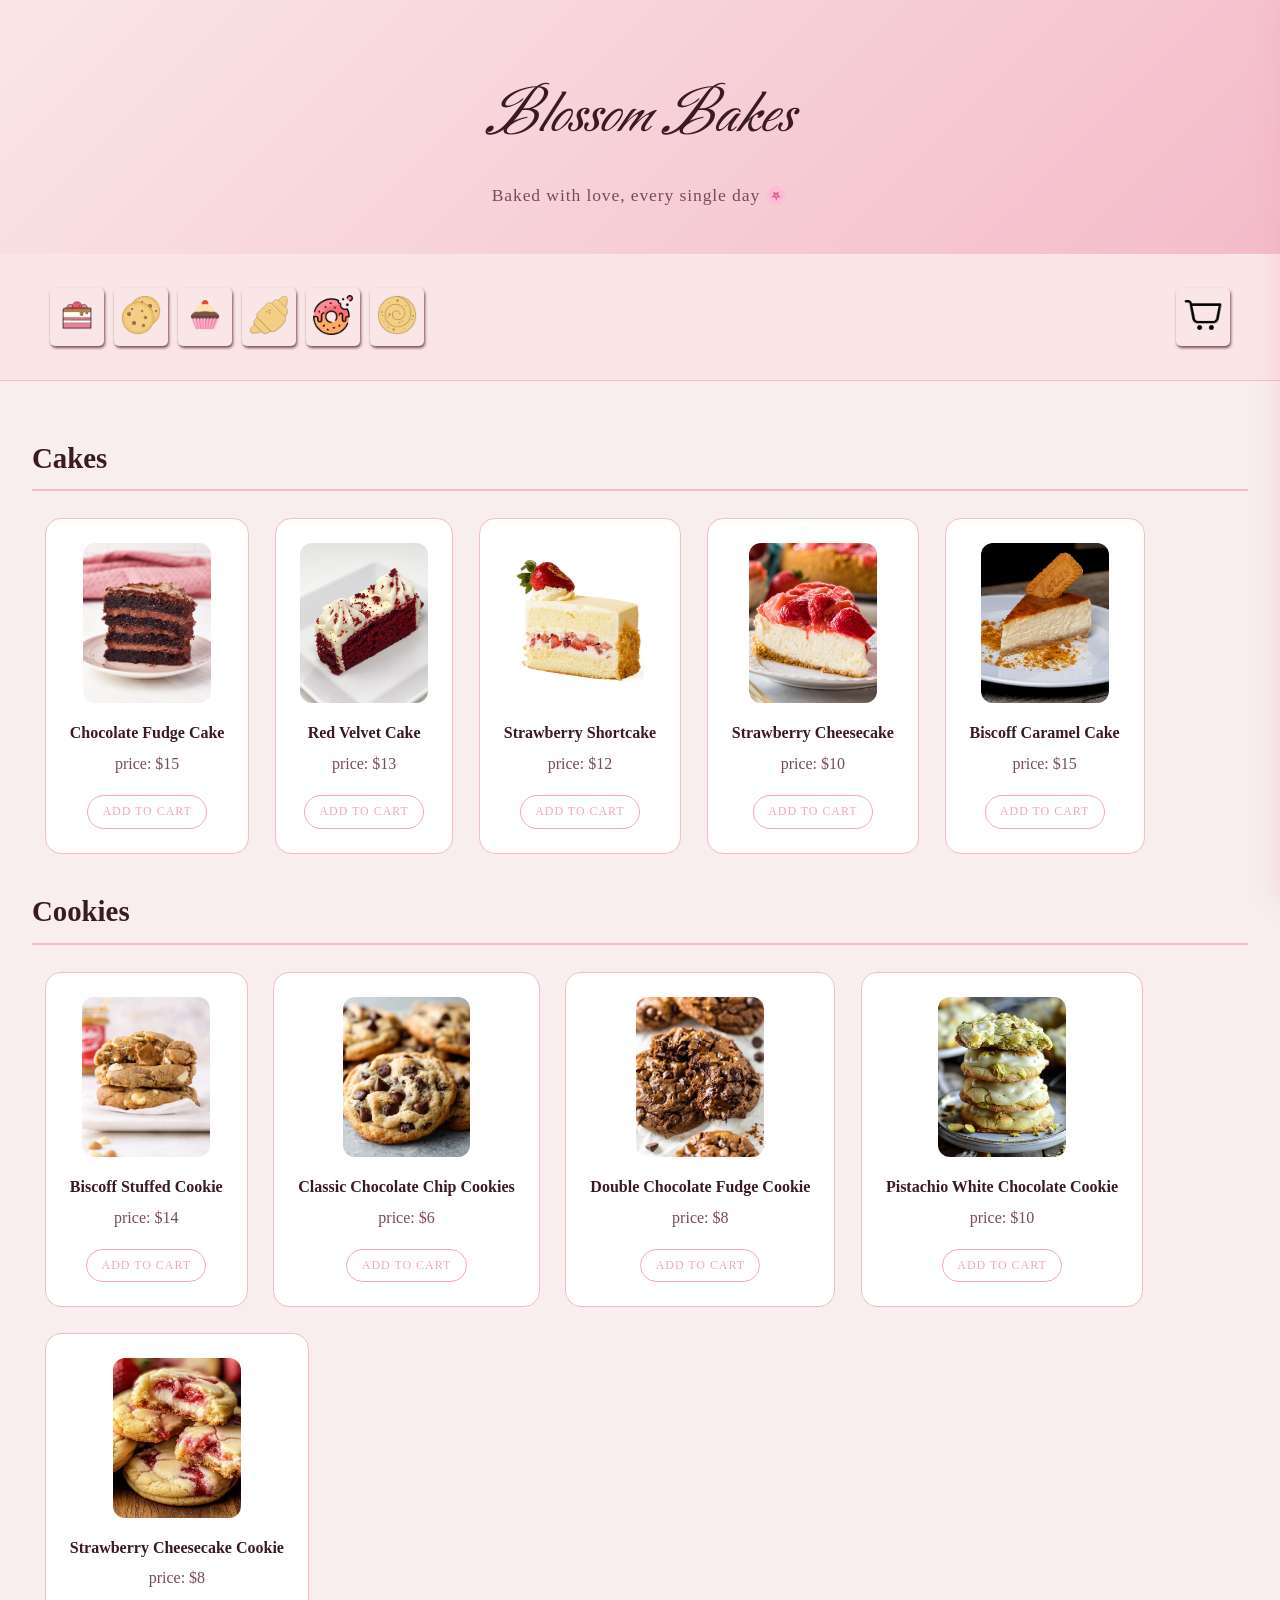
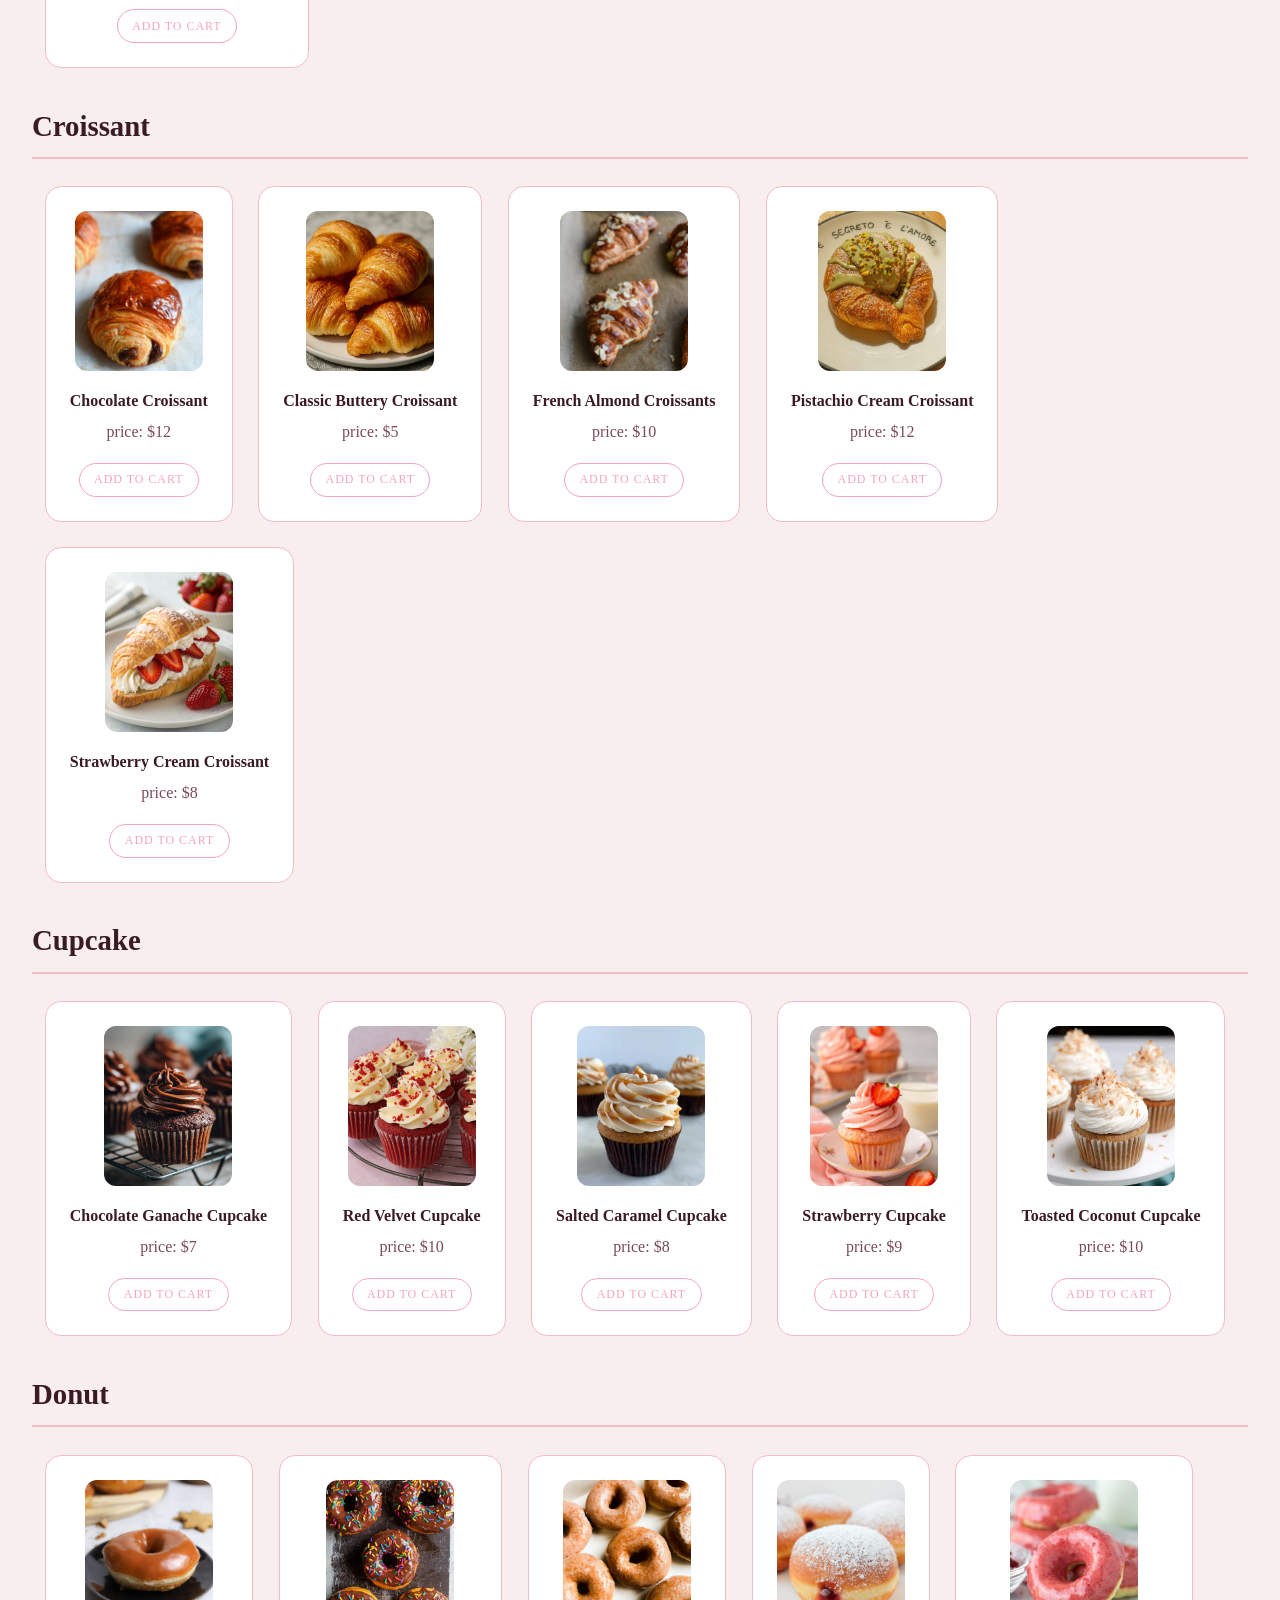
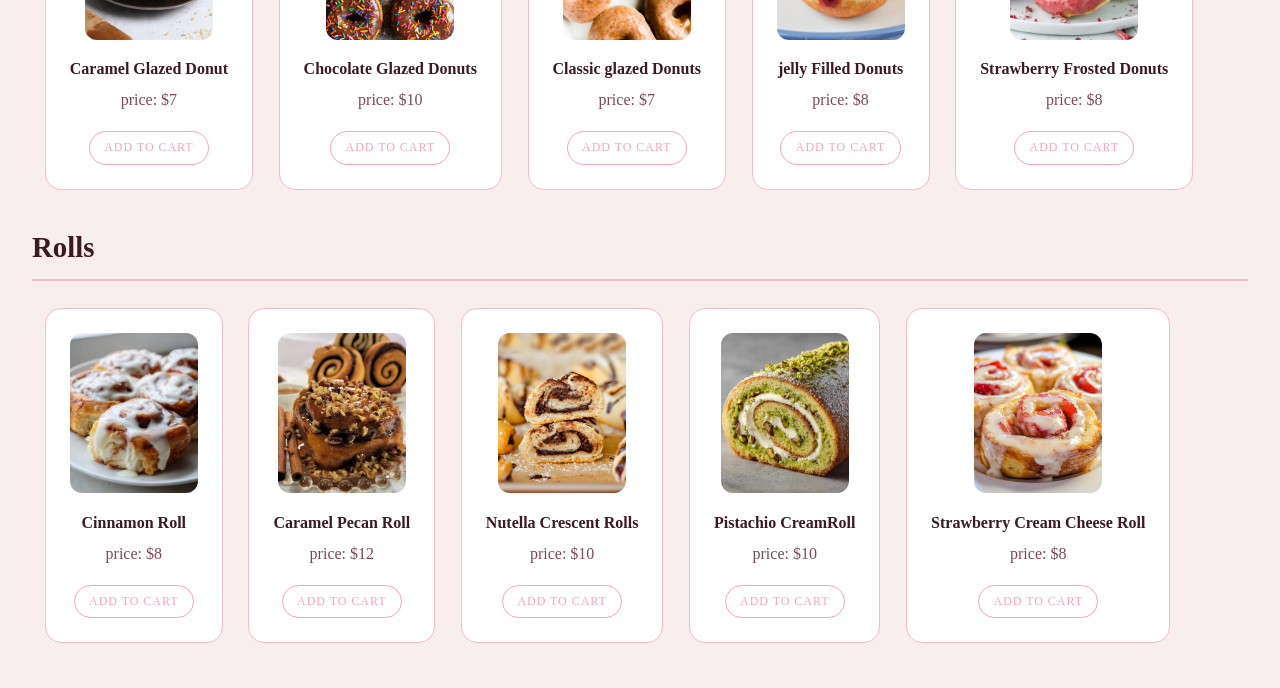
==== index.html @ 5367967d "first commit" ====
<!DOCTYPE html>
<html lang="en">
<head>
    <meta charset="UTF-8">
    <meta http-equiv="X-UA-Compatible" content="IE=edge">
    <meta name="viewport" content="width=device-width, initial-scale=1.0">
    <title>Shopping Cart</title>
    <link rel="preconnect" href="https://fonts.googleapis.com">
    <link rel="preconnect" href="https://fonts.gstatic.com" crossorigin>
    <link href="assets/styles.css" rel="stylesheet">
    <script src="assets/script.js" defer></script>
    <script src="assets/front.js" defer></script>
</head>
<body>
    <div class="shopping-cart">
    <header class="hero">
        <div class="blossoms">
            <span>🥐</span>
            <span>🌸</span>
            <span>🍪</span>
            <span>🌸</span>
            <span>🧁</span>
            <span>🌸</span>
        </div>
        <h1>Blossom Bakes</h1>
        <div class="bread">
            <span>🌸</span>
            <span>🍰</span>
            <span>🌸</span>
            <span>🍩</span>
            <span>🥐</span>
            <span>🌸</span>
        </div>
        <p class="tagline">Baked with love, every single day 🌸</p>
    </header>
        <nav>
            <ul>

                <li title="Cake"><a href="#cakes"><img src="./images/icons/cake.png" alt=""></a></li>
                <li title="Cookies"><a href="#cookies"><img src="./images/icons/cookies.png" alt=""></a></li>
                <li title="Cupcake"><a href="#cupcake"><img src="./images/icons/cupcake.png" alt=""></a></li>
                <li title="Croissant"><a href="#croissant"><img src="./images/icons/croissant.png" alt=""></a></li>
                <li title="Donut"><a href="#donut"><img src="./images/icons/donut.png" alt=""></a></li>
                <li title="rolls"><a href="#rolls"><img src="./images/icons/roll.png" alt=""></a></li>
                <li id="cartbtn">
                    <img class="still" src="./images/icons/cart.png">
                    <img class="animated" src="./images/icons/cartani.gif">
                </li>
            </ul>
        </nav>
        <div class="currency-selector"></div>
        <div class="cart-container">
            <div class="products-container">
                <h2>Cakes</h2>
                <div class="cakes" id="cakes"></div>
                <h2>Cookies</h2>
                <div class="cookies" id="cookies"></div>
                <h2>Croissant</h2>
                <div class="croissant" id="croissant"></div>
                <h2>Cupcake</h2>
                <div class="cupcake" id="cupcake"></div>
                <h2>Donut</h2>
                <div class="donut" id="donut"></div>
                <h2>Rolls</h2>
                <div class="rolls" id="rolls"></div>
            </div>
            <div class="cart-section">
                <button id="closeCart">✕</button>
                <h2 id="cart">Your Shopping Cart</h2>
                <div class="empty-btn"></div>
                <div class="cart"></div>
                <div class="checkout-container">
                    <h2>Checkout</h2>
                    <div class="checkout">
                        <div class="cart-total"></div>
                        <form>
                            <label>Enter Cash Received:</label>
                            <input class="received" type="text">
                            <button class="pay">Submit</button> 
                        </form>
                        <h3>Receipt</h3>
                        <div class="pay-summary"></div>
                    </div>
                </div>
            </div>
        </div>
    </div>
</body>
</html>
---- assets/styles.css ----
@import url('https://fonts.googleapis.com/css2?family=Carattere&family=Caveat:wght@400..700&family=Cherry+Swash:wght@400;700&family=Kalam:wght@300;400;700&family=Leckerli+One&family=Rock+Salt&family=Sniglet:wght@400;800&display=swap');
html{
    scroll-behavior: smooth;
}
:root {
    --pink-light: #f4bbc9;
    --pink-mid: #fae6e7;
    --pink-deep: #f6a6bb;
    --cream: #f7eeed;
    --text-dark: #3a1a24;
    --text-mid: #7a4a5a;
    --white: #ffffff;
}


* {
    font-family: 'Playfair Display', serif;
    padding: 0;
    margin: 0;
    box-sizing: border-box;
}

body {
    background: var(--cream);
    color: var(--text-dark);
}

.hero {
    background: linear-gradient(135deg, var(--pink-mid), var(--pink-light));
    padding: 3em 2em;
    text-align: center;
}

.tagline {
    text-align: center;
    color: var(--text-mid);
    font-size: 1.1em;
    padding-bottom: 0;
    letter-spacing: 0.05em;
}

a{
    color: var(--text-dark);
    text-decoration: none;
}
a:visited{
    color: var(--text-dark);
}
ul{
    margin: 13px;
    display: flex;
    flex-wrap:nowrap;
    justify-content: right;
    align-content: space-between;
    list-style: none;
}

#cartbtn{
    justify-content: left;
    margin-left: auto;
}

li .animated{
    display: none;
}
li .still {
    display: block;
}
li:hover .still{
    display: none;
}
li:hover .animated{
    display: block;
    cursor: pointer;
}

ul li {
    /* background-color: var(--pink-light); */
    border-radius: 5px;
    padding: 7px;
    margin: 5px;
    box-shadow: 1px 2px 3px var(--text-mid);
    transition: 0.2s ease all;
}

li:hover {
    transform: translateY(-3px); 
    box-shadow: 0 6px 16px rgba(246, 166, 187, 0.4);
    background-color: white;
}
nav {
    background: var(--pink-mid);
    padding: 1em 2em;
    position: sticky;
    top: 0;
    z-index: 100;
    border-bottom: 1.5px solid var(--pink-light);
}

.checkout-container{
    top : 60px;
    height: fit-content;
    
}


h1 {
    font-family: "Carattere", cursive;
    font-style: italic;
    font-weight: 400;
    text-align: center;
    font-size: 4em;
    color: var(--text-dark);
    padding: 0.5em 1em;
}

h2 {
    padding: 1em 0 0.5em;
    color: var(--text-dark);
    font-size: 1.8em;
    border-bottom: 2px solid var(--pink-light);
    margin-bottom: 0.5em;
}

h3 {
    padding: 0.5em 0;
    color: var(--text-dark);
    font-size: 1em;
}

p {
    padding-bottom: 1em;
    color: var(--text-mid);
}
ul li img {
    width: 40px;
    height: 40px;
    object-fit: contain;
}

/* ── Layout ── */
.products-container {
    width: 100%;
    /* max-width: 55em; */
    padding: 2em;
}

.cart-container {
    display: flex;
}

.checkout-container {
    width: 100%;
    padding: 2em;
    background: var(--pink-mid);
    border-left: 2px solid var(--pink-light);
}

/* cart section */
.cart-section{
    position: fixed;
    display: inline-block;
    flex-wrap: nowrap;
    width: 70%;
    height: 100%;
    top: 0;
    background-color: #ffffff;
    left: 100%;
    transition: left 0.3s ease;
    z-index: 101;
    padding: 2em;
    box-shadow: -4px 0 20px rgba(246, 166, 187, 0.3);
    overflow-y: auto;
}
.cart-open {
    left: 30%; /* slides in from the right */
}
#closeCart {
    position: absolute;
    top: 1em;
    right: 1em;
    border: none;
    background: transparent;
    font-size: 1.2em;
    color: var(--pink-deep);
    cursor: pointer;
}

#closeCart:hover {
    color: var(--text-dark);
    transform: scale(1.2);
}

/* end of cart section */




/* ── Product grids ── */
.cakes, .cookies, .croissant, .cupcake, .donut, .rolls, .cart {
    display: flex;
    flex-wrap: wrap;
}

/* ── Product cards ── */
.cakes > div, .cookies > div, .croissant > div,
.cupcake > div, .donut > div, .rolls > div {
    background: var(--white);
    margin: 0.8em;
    padding: 1.5em;
    border-radius: 16px;
    border: 1.5px solid var(--pink-light);
    transition: 0.2s ease all;
    text-align: center;
}

.cakes > div:hover, .cookies > div:hover, .croissant > div:hover,
.cupcake > div:hover, .donut > div:hover, .rolls > div:hover {
    transform: translateY(-4px);
    box-shadow: 0 8px 24px rgba(246, 166, 187, 0.25);
    border-color: var(--pink-deep);
}

/* ── Product images ── */
.cakes > div img, .cookies > div img, .croissant > div img,
.cupcake > div img, .donut > div img, .rolls > div img {
    max-width: 175px;
    height: 160px;
    object-fit: cover;
    border-radius: 12px;
    display: block;
    margin: 0 auto 0.8em;
}

/* ── Product titles ── */
.cakes > div h3, .cookies > div h3, .croissant > div h3,
.cupcake > div h3, .donut > div h3, .rolls > div h3 {
    font-weight: 700;
    color: var(--text-dark);
    margin-bottom: 0.3em;
}

/* ── Cart items ── */
.cart > div {
    border: 1.5px solid var(--pink-light);
    background: var(--white);
    border-radius: 12px;
    margin: 0.8em;
    padding: 1.5em;
}

/* ── Checkout ── */
.checkout {
    margin-bottom: 4em;
}

/* ── Buttons ── */
button {
    border: 1.5px solid var(--pink-deep);
    background: var(--white);
    color: var(--pink-deep);
    padding: 0.7em 1.2em;
    border-radius: 50px;
    transition: 0.2s ease all;
    text-transform: uppercase;
    font-size: 0.75em;
    letter-spacing: 0.08em;
    cursor: pointer;
    margin-top: 0.5em;
}

button:hover {
    background: var(--pink-deep);
    color: var(--white);
    transform: scale(1.03);
}

button.pay {
    background: var(--pink-deep);
    color: var(--white);
    width: 100%;
    margin-top: 1em;
    font-size: 0.9em;
}

button.pay:hover {
    background: var(--pink-light);
    color: var(--text-dark);
}

/* ── Cash input ── */
.received {
    font-size: 1.2em;
    padding: 0.5em;
    border: 1.5px solid var(--pink-light);
    border-radius: 8px;
    background: var(--white);
    color: var(--text-dark);
    width: 100%;
    margin-top: 0.5em;
    outline: none;
}

.received:focus {
    border-color: var(--pink-deep);
}







.blossoms ,.bread {
    position: absolute;
    width: 100%;
    top: 10;
    left: 0;
    pointer-events: none;
}

.blossoms span , .bread span {
    position: absolute;
    font-size: 1.5em;
    animation: fall linear infinite;
    opacity: 0;
}

/* give each blossom a different position, size and speed */
.blossoms span:nth-child(1) { left: 10%; animation-duration: 4s; animation-delay: 0s; font-size: 1.2em; }
.blossoms span:nth-child(2) { left: 25%; animation-duration: 6s; animation-delay: 1s; font-size: 2em; }
.blossoms span:nth-child(3) { left: 45%; animation-duration: 5s; animation-delay: 2s; }
.blossoms span:nth-child(4) { left: 60%; animation-duration: 7s; animation-delay: 0.5s; font-size: 1.8em; }
.blossoms span:nth-child(5) { left: 75%; animation-duration: 4s; animation-delay: 1.5s; }
.blossoms span:nth-child(6) { left: 90%; animation-duration: 6s; animation-delay: 3s; font-size: 1.3em; }

.bread span:nth-child(1){top:30% ;left: 5%; animation-duration: 3s ; animation-delay: 0s;}
.bread span:nth-child(2){top:10% ;left: 16%; animation-duration: 5s ; animation-delay: 1s;}
.bread span:nth-child(3){top:30% ;left: 40%; animation-duration: 7s ; animation-delay: 2s;}
.bread span:nth-child(4){top:20% ;left: 50%; animation-duration: 4s ; animation-delay: 3s;}
.bread span:nth-child(5){top:12% ;left: 60%; animation-duration: 3s ; animation-delay: 1s;}
.bread span:nth-child(6){top:30% ;left: 90%; animation-duration: 6s ; animation-delay: 2.5s;}

@keyframes fall {
    0%   { top: -10%; opacity: 1; transform: rotate(0deg); }
    100% { top: 110%; opacity: 0; transform: rotate(360deg); }
}
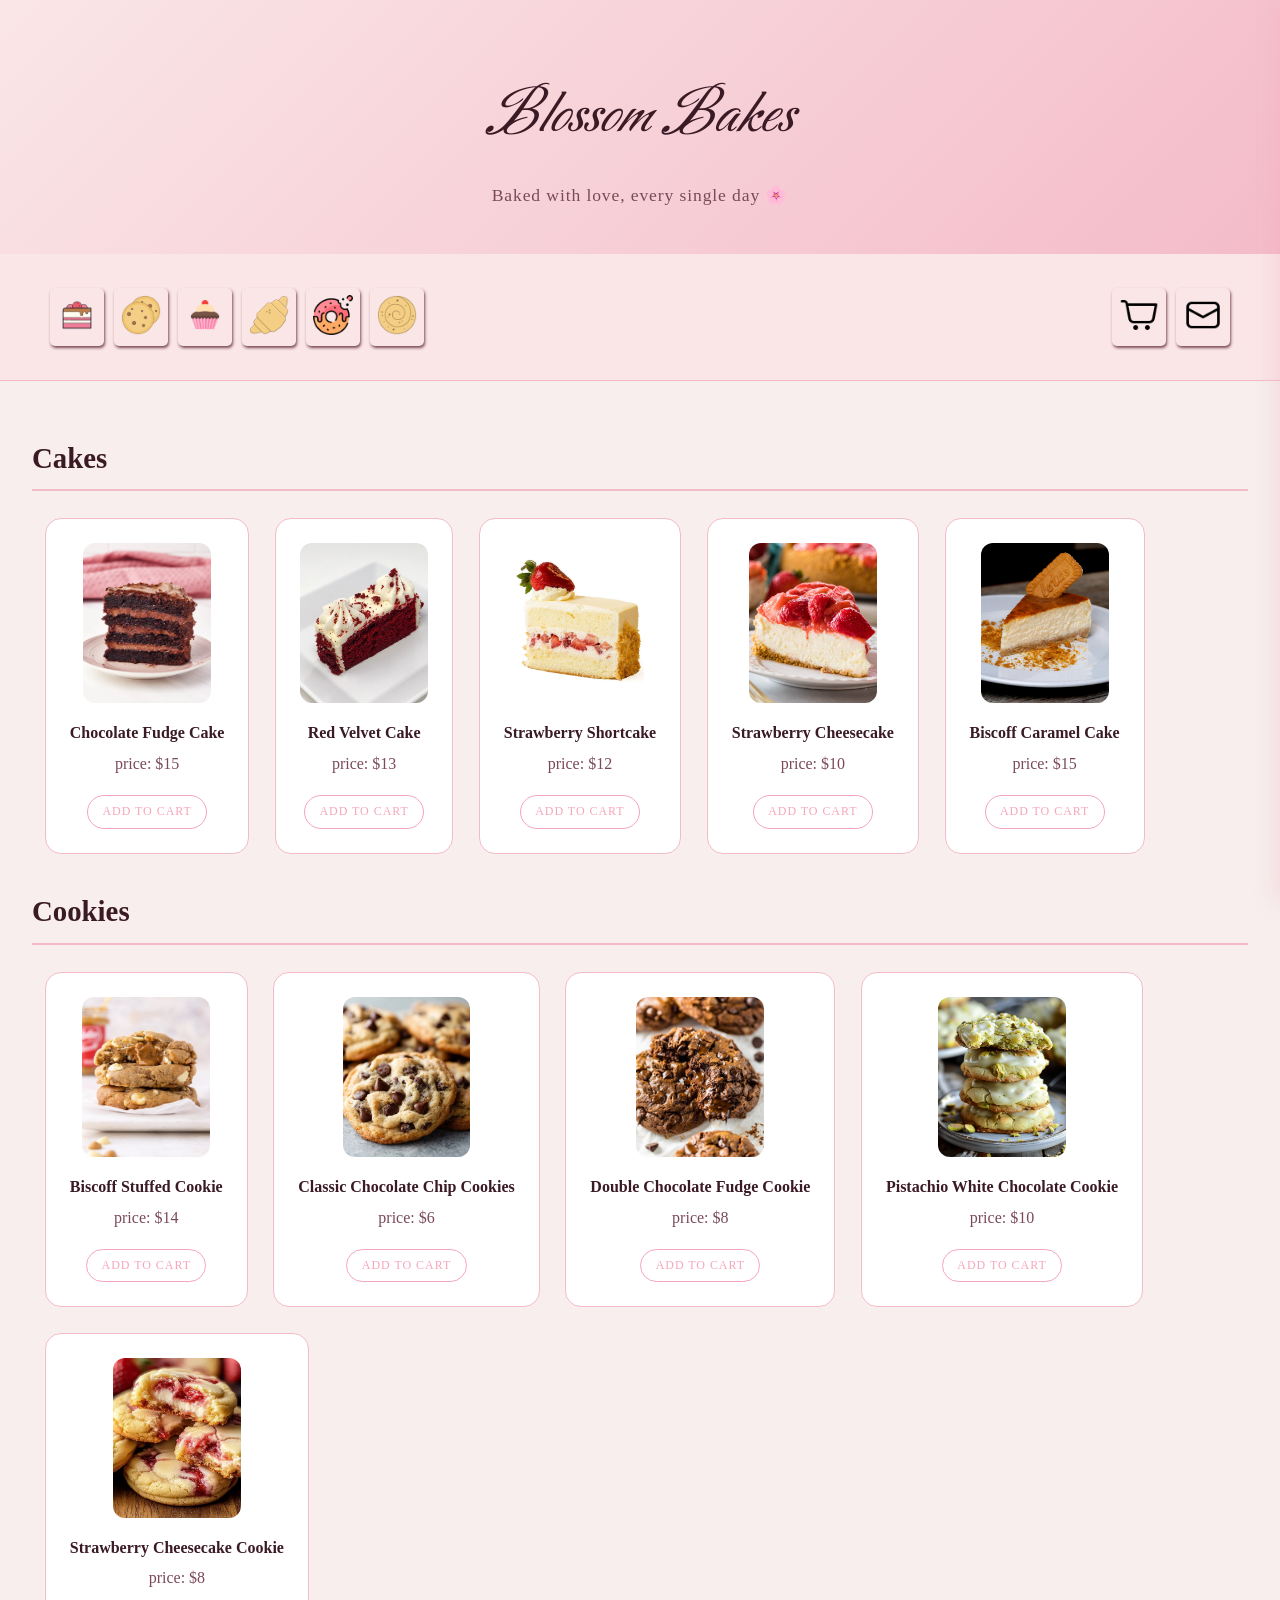
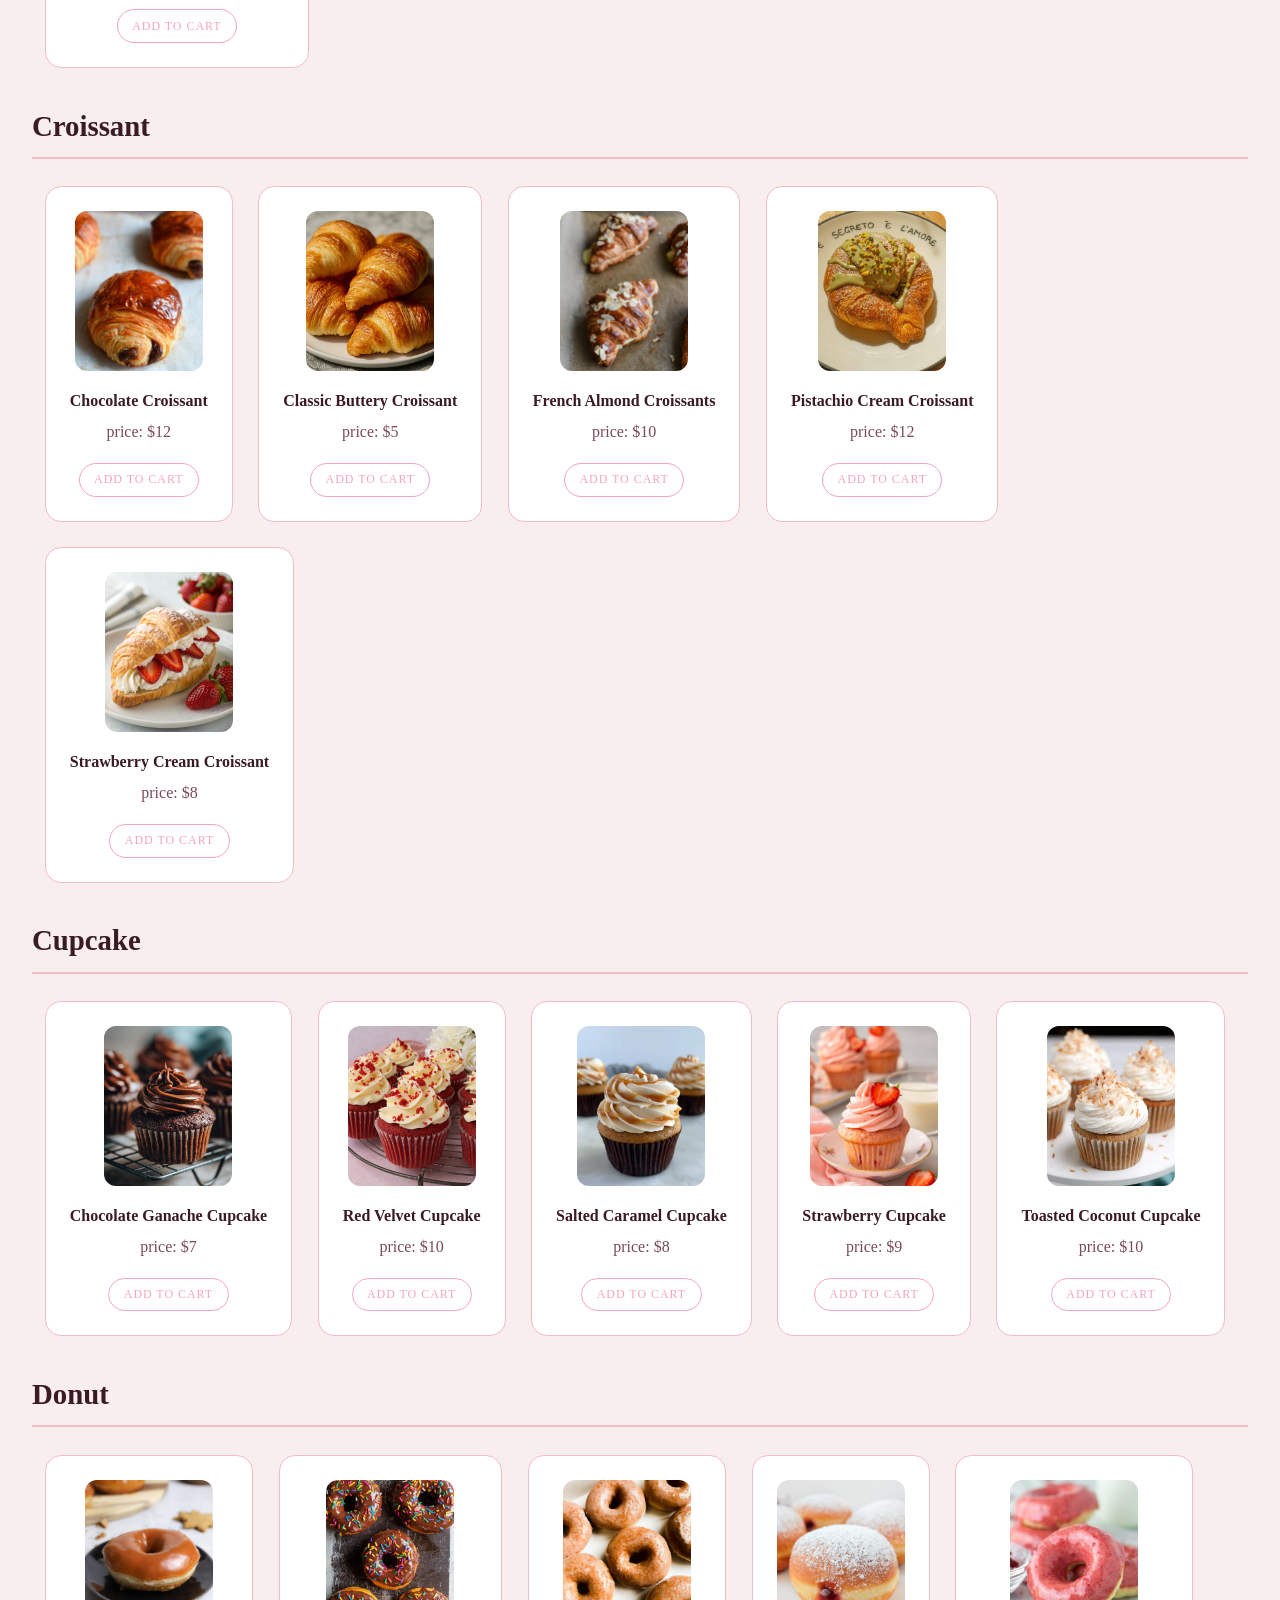
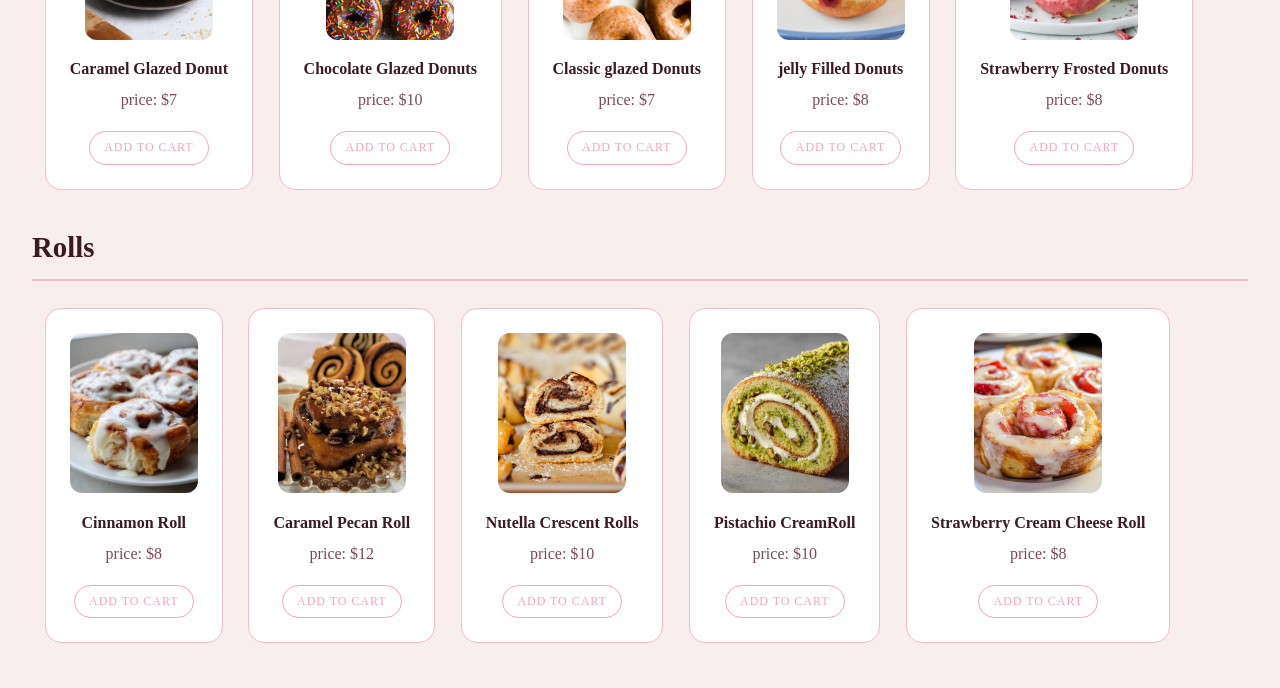
==== commit a1de6af8: "new file:   assets/contact.css 	modified:   assets/styles.css 	new file:   contact.html 	new file:  " ====
--- a/index.html
+++ b/index.html
@@ -42,9 +42,15 @@
                 <li title="Croissant"><a href="#croissant"><img src="./images/icons/croissant.png" alt=""></a></li>
                 <li title="Donut"><a href="#donut"><img src="./images/icons/donut.png" alt=""></a></li>
                 <li title="rolls"><a href="#rolls"><img src="./images/icons/roll.png" alt=""></a></li>
-                <li id="cartbtn">
+                <li title="your cart" id="cartbtn">
                     <img class="still" src="./images/icons/cart.png">
                     <img class="animated" src="./images/icons/cartani.gif">
+                </li>
+                <li title="contact us" id="contact">
+                    <a href="contact.html">
+                        <img class="still" src="./images/icons/contact.png" alt="contact">
+                        <img class="animated" src="./images/icons/contact.gif" alt="contact">
+                    </a>
                 </li>
             </ul>
         </nav>
--- a/assets/styles.css
+++ b/assets/styles.css
@@ -55,7 +55,7 @@
     list-style: none;
 }
 
-#cartbtn{
+#cartbtn {
     justify-content: left;
     margin-left: auto;
 }
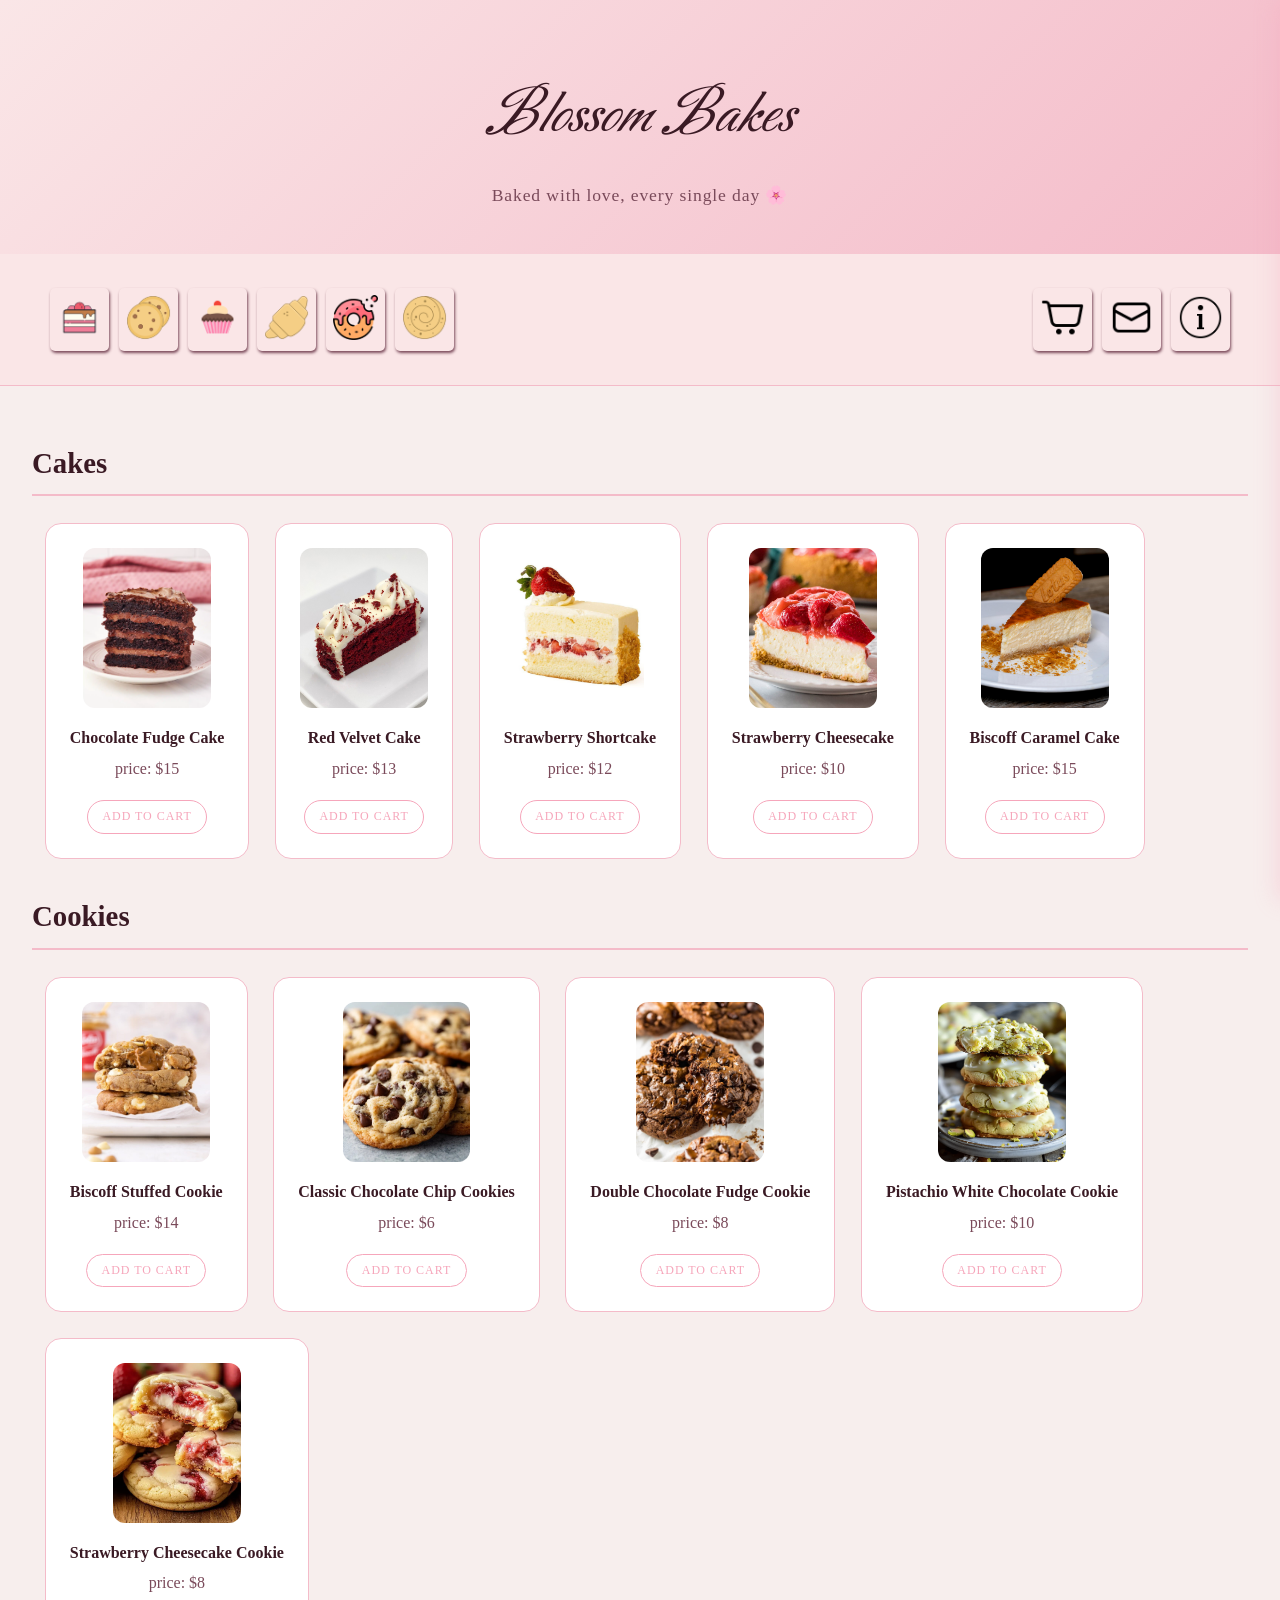
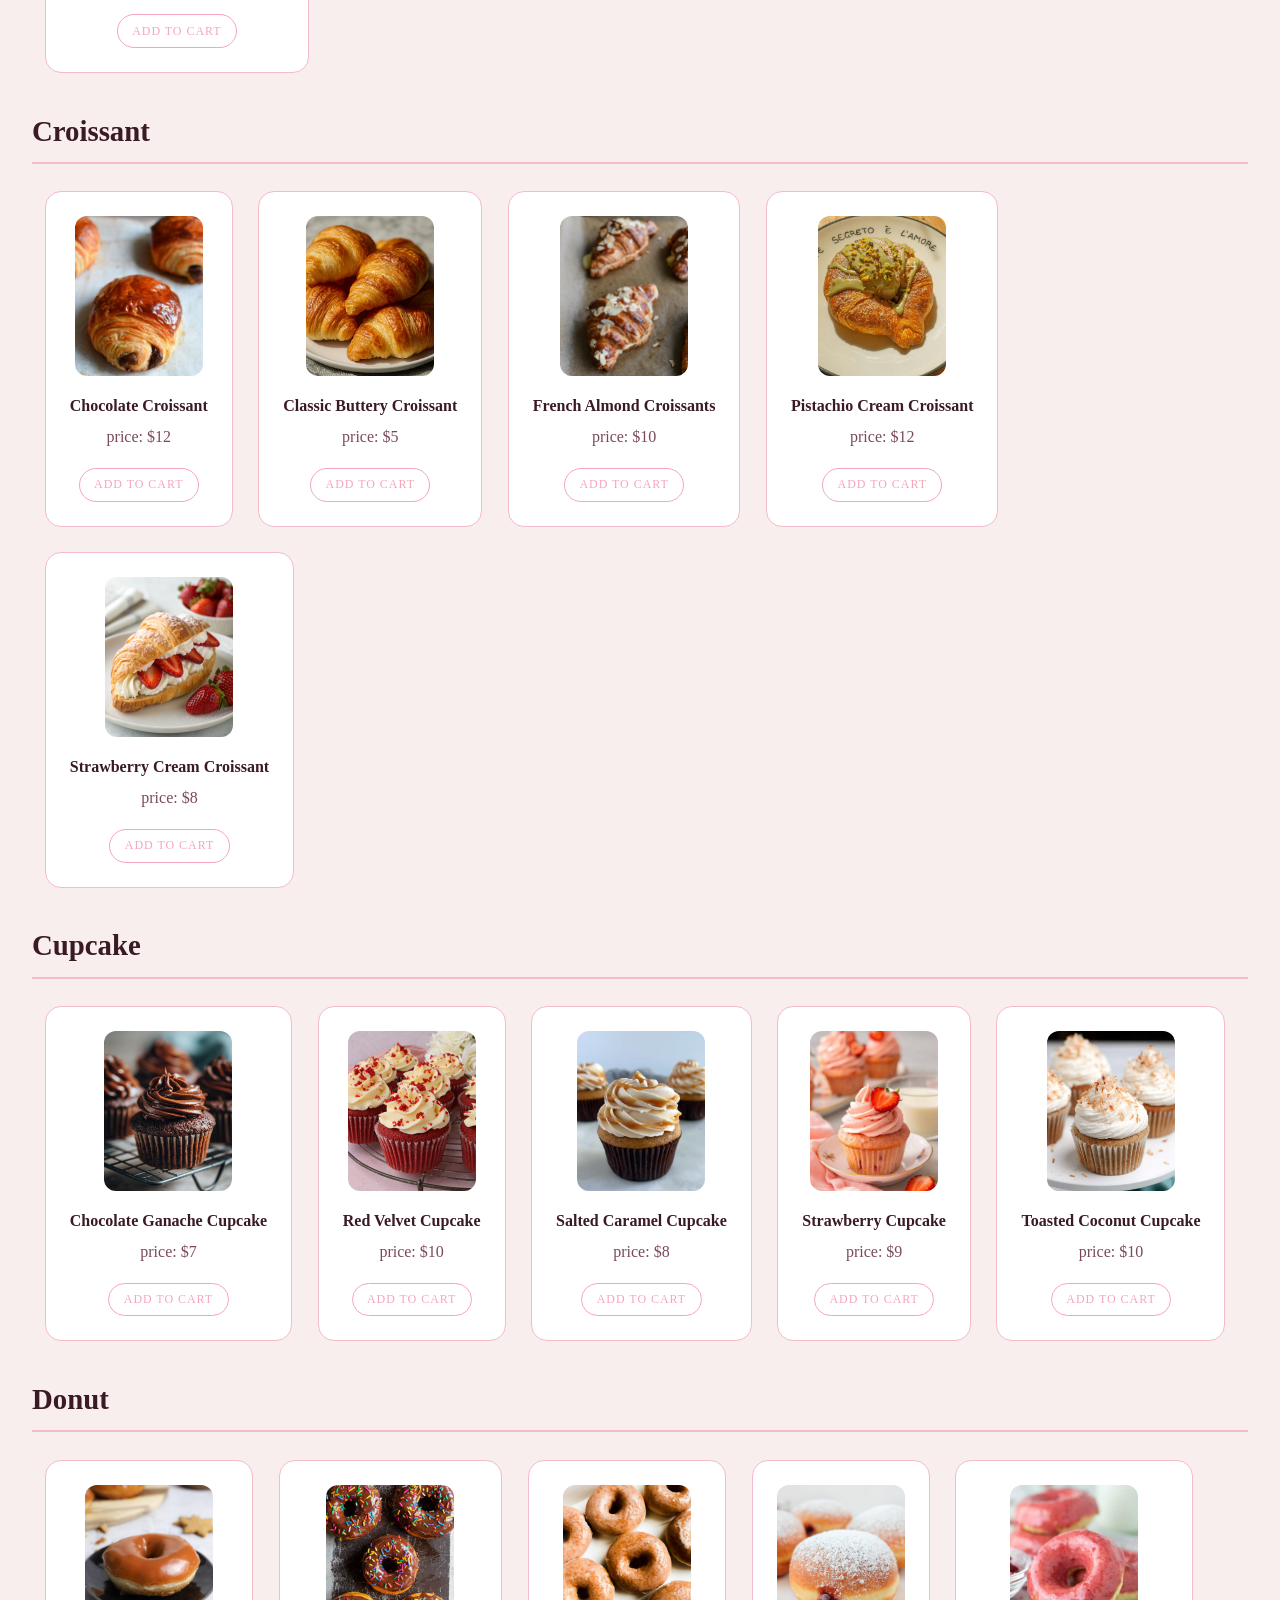
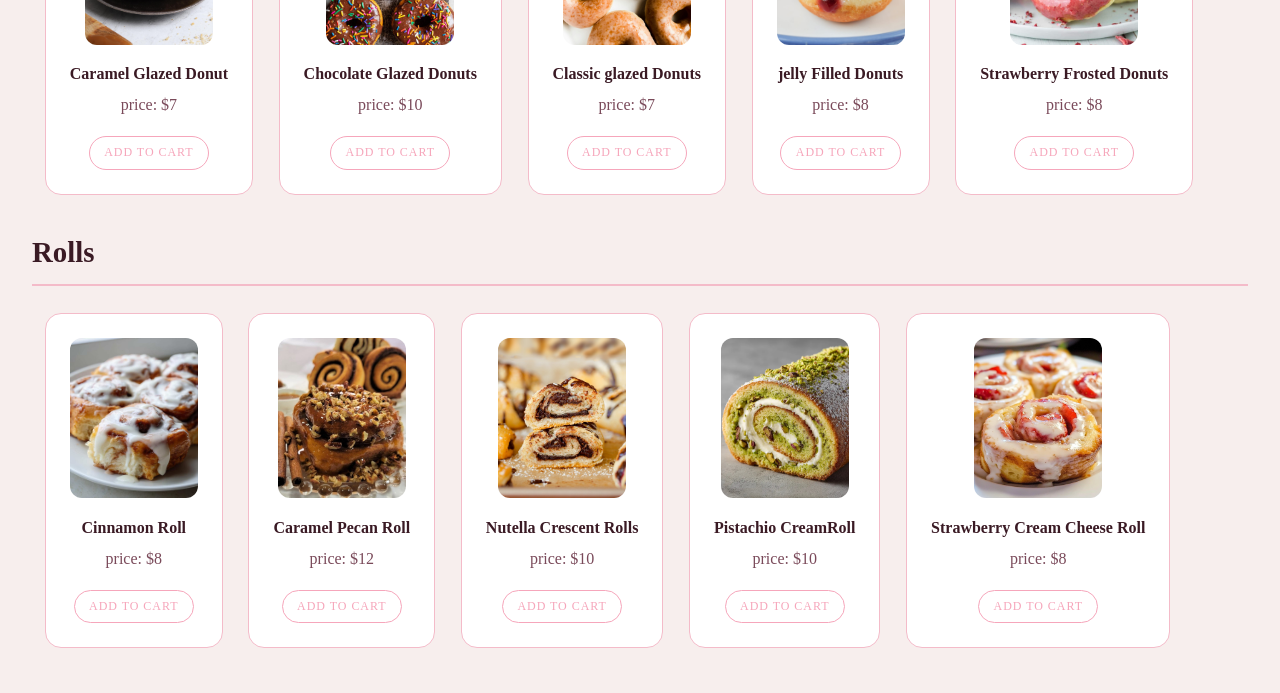
==== commit 921bd5f9: "Add about page with content and link; update index for navigation" ====
--- a/index.html
+++ b/index.html
@@ -52,6 +52,12 @@
                         <img class="animated" src="./images/icons/contact.gif" alt="contact">
                     </a>
                 </li>
+                <li title="about us" id="about">
+                    <a href="about.html">
+                        <img class="still" src="./images/icons/about.png" alt="about">
+                        <img class="animated" src="./images/icons/about.gif" alt="about">
+                    </a>
+                </li>
             </ul>
         </nav>
         <div class="currency-selector"></div>
--- a/assets/styles.css
+++ b/assets/styles.css
@@ -133,8 +133,8 @@
     color: var(--text-mid);
 }
 ul li img {
-    width: 40px;
-    height: 40px;
+    width: 45px;
+    height: 45px;
     object-fit: contain;
 }
 
